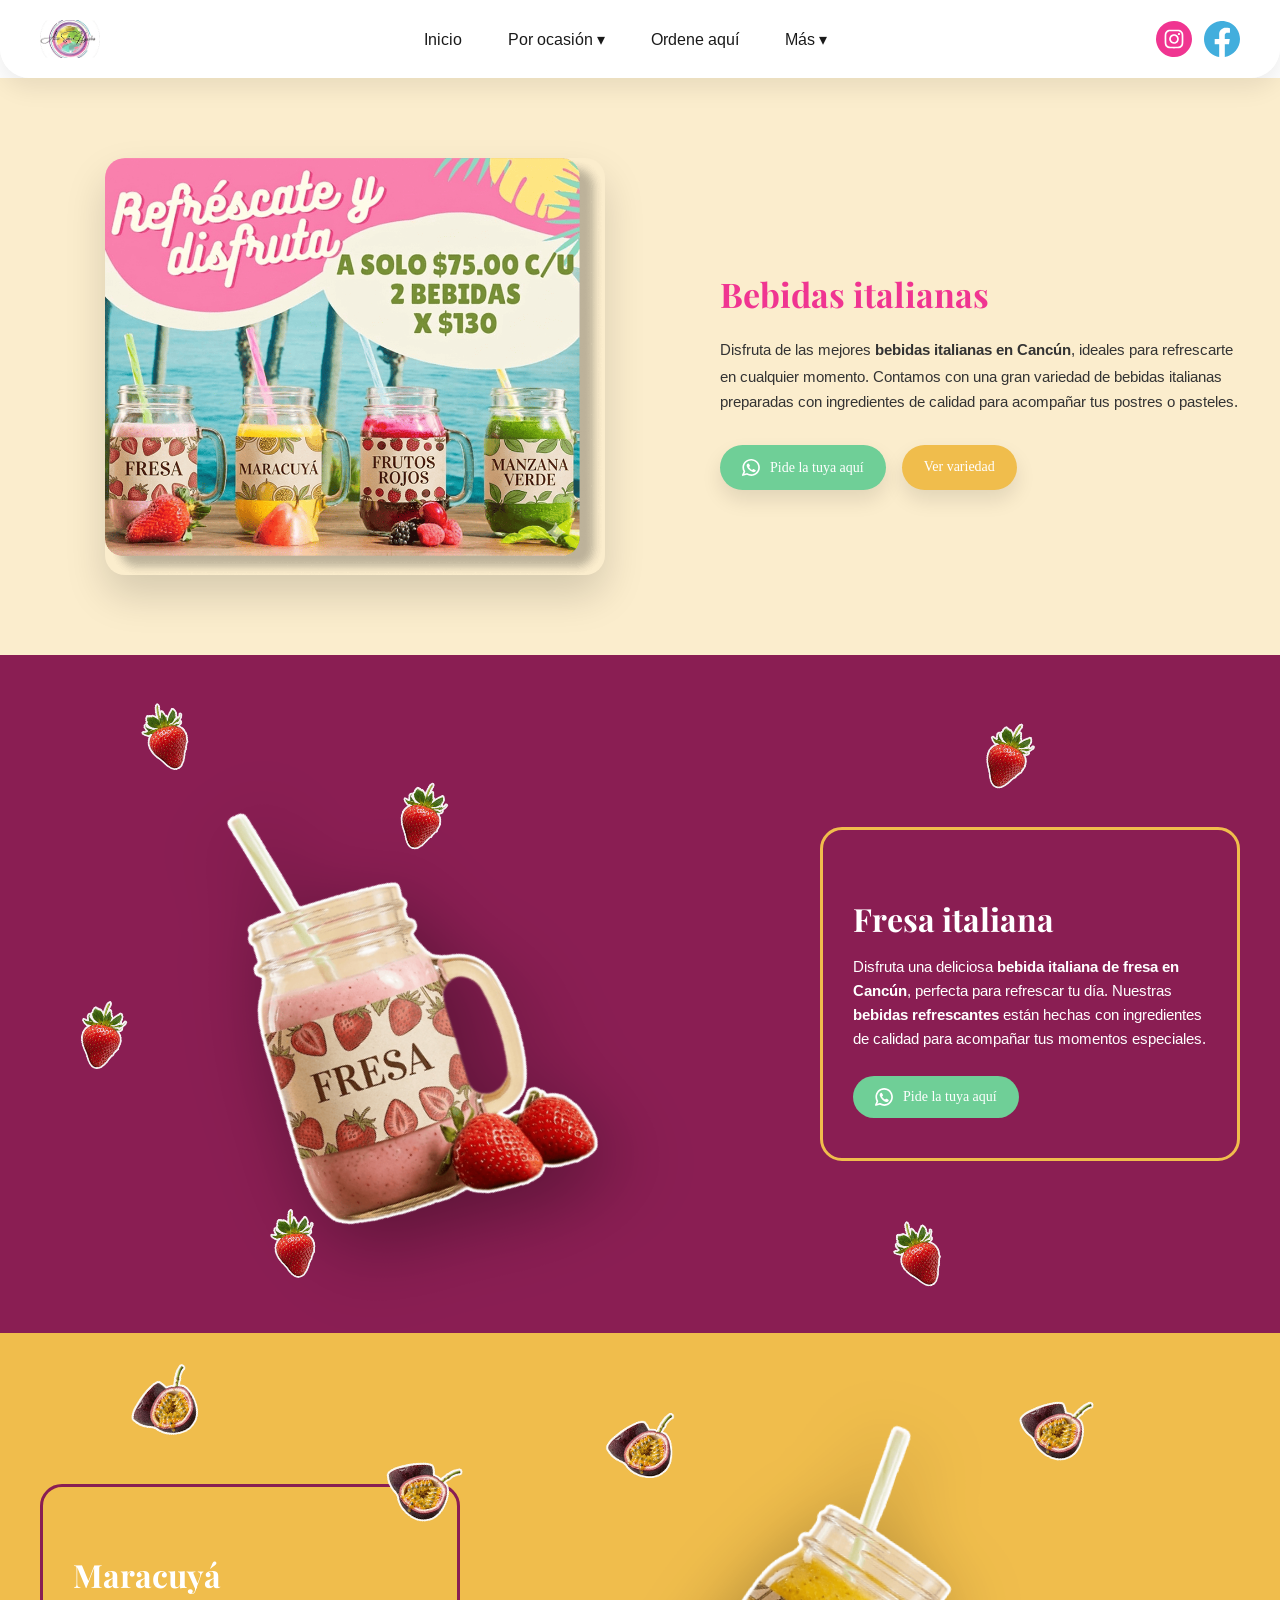
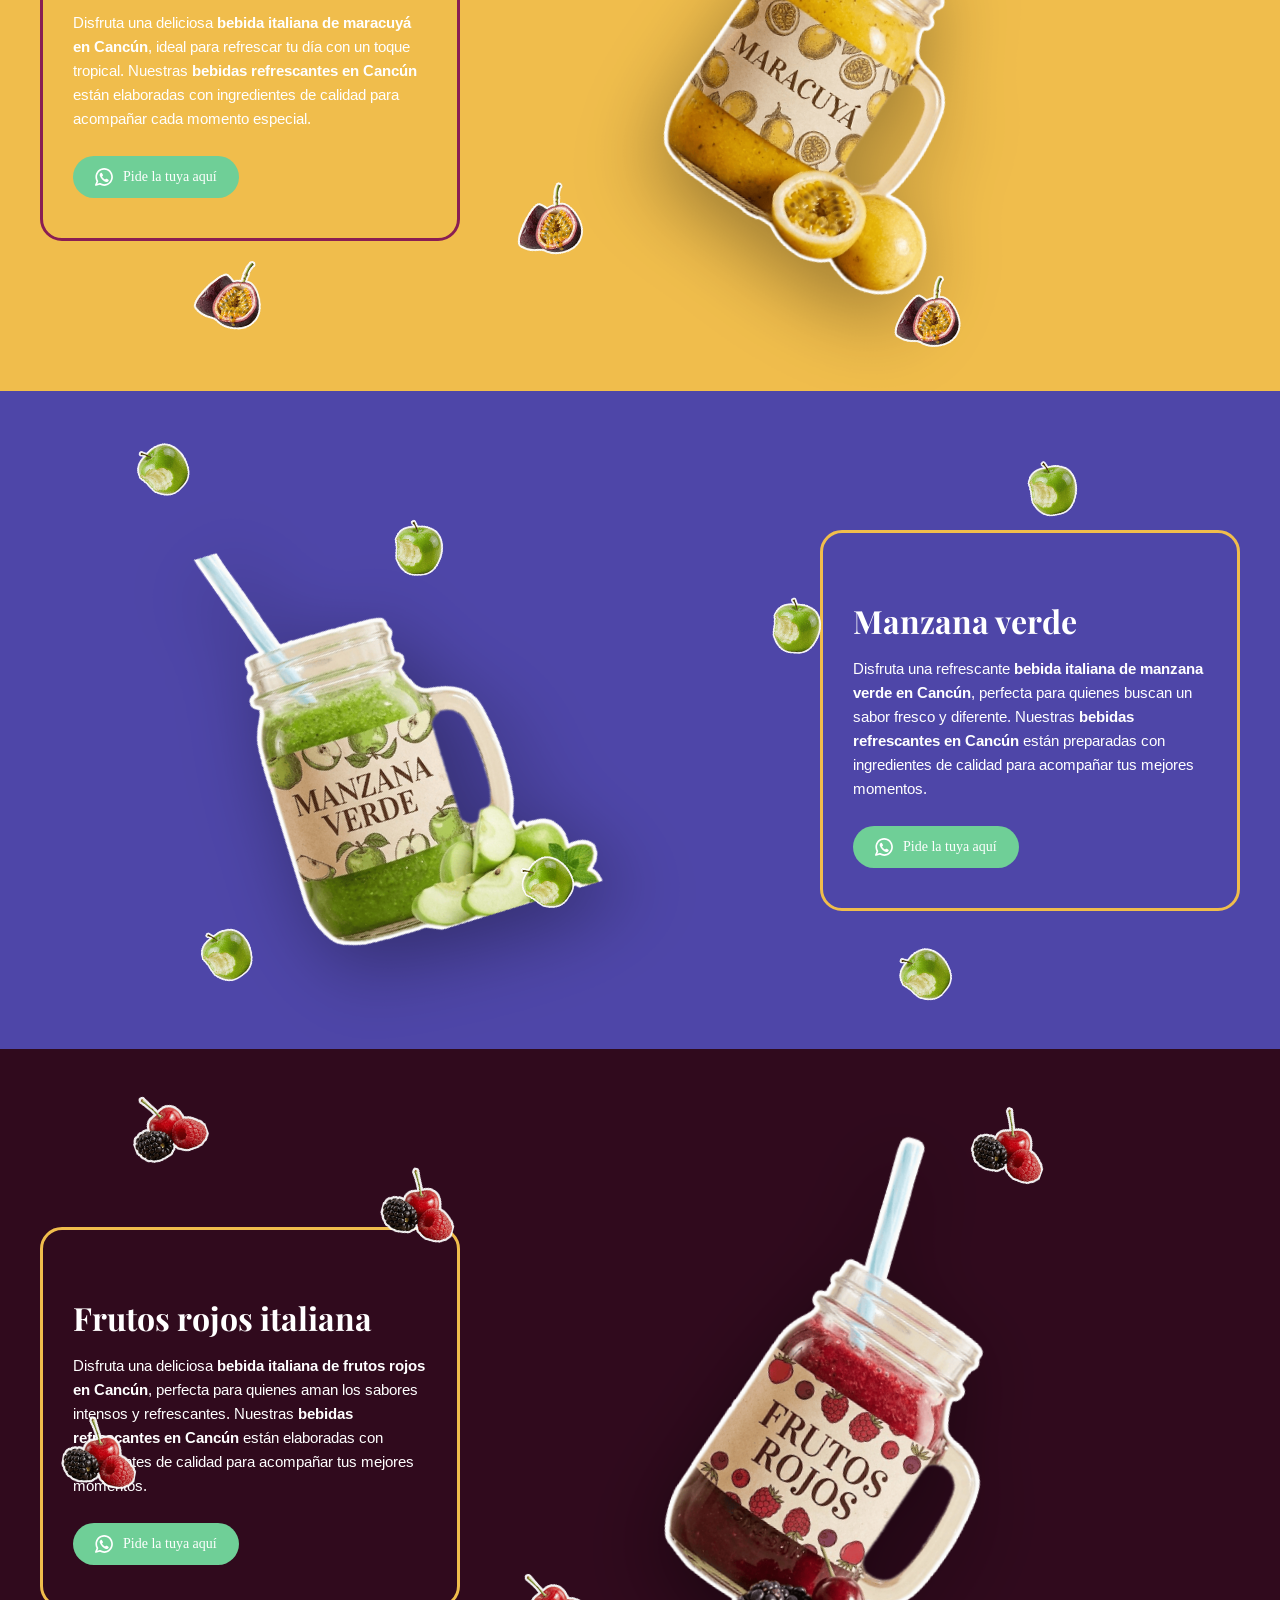
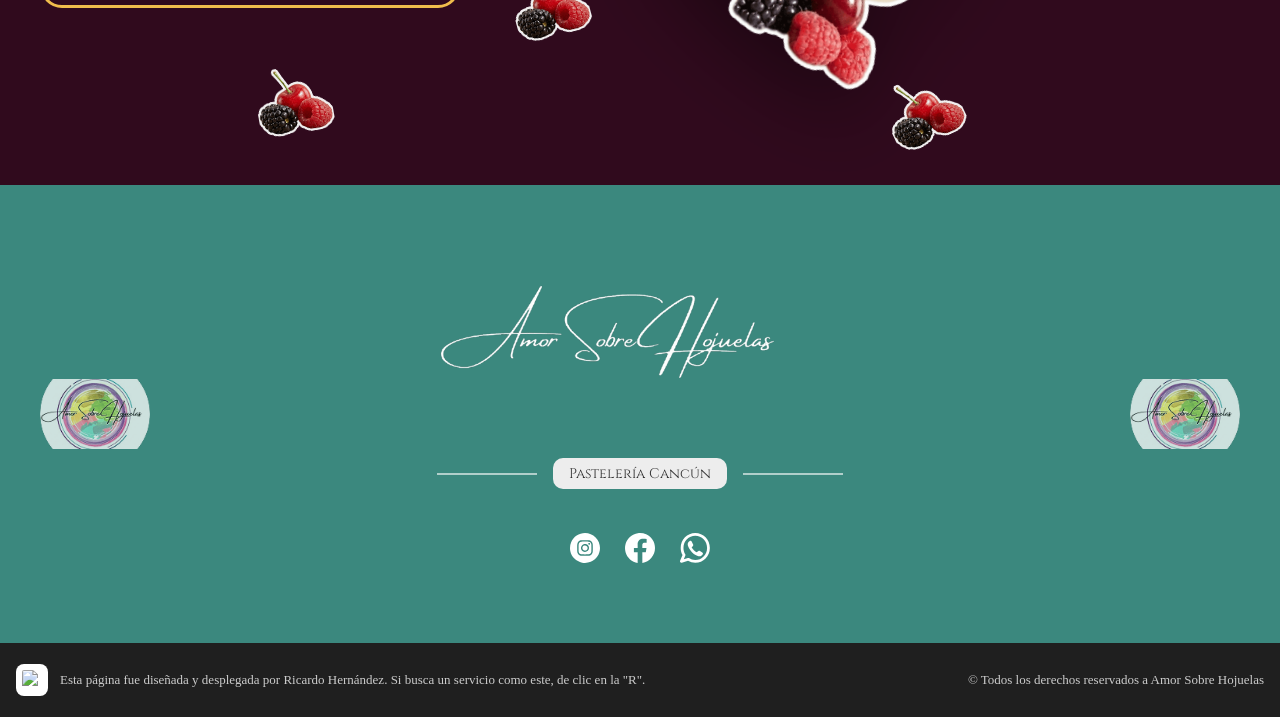
==== bebidas.html @ 0e5d17b3 "secciones de bebidas detalles" ====
<!DOCTYPE html>
<html lang="es">
<head>
  <meta charset="UTF-8">
  <meta name="viewport" content="width=device-width, initial-scale=1.0">

  <!-- Favicon -->
  <link rel="icon" href="favicon_io/favicon.ico" type="image/png">

  <!-- SEO -->
  <title>Bebidas Italianas en Cancún | Amor Sobre Hojuelas</title>
  <meta name="description" content="Bebidas italianas en Cancún, refrescantes y deliciosas. Ordena fácil por WhatsApp.">

  <!-- Fonts -->
  <link href="https://fonts.googleapis.com/css2?family=Arimo:wght@400;500;600&display=swap" rel="stylesheet">
  <link href="https://fonts.googleapis.com/css2?family=Cinzel:wght@400;600&family=Playfair+Display:ital@0;1&display=swap" rel="stylesheet">

  <!-- CSS -->
  <link rel="stylesheet" href="css/main.css">

</head>

<body>

<!-- NAVBAR (igual que index) -->
<header class="navbar">
  <div class="nav-container">

    <div class="logo">
      <img src="assets/img/logo.png" alt="">
    </div>

    <nav class="nav-links">
      <a href="/index.html">Inicio</a>

      <div class="dropdown">
        <button class="dropdown-toggle">Por ocasión ▾</button>
        <div class="dropdown-menu">
          <a href="/bodas.html">Boda</a>
          <a href="#">Cumpleaños</a>
          <a href="#">XV años</a>
        </div>
      </div>

      <a href="#">Ordene aquí</a>

      <div class="dropdown">
        <button class="dropdown-toggle">Más ▾</button>
        <div class="dropdown-menu">
          <a href="#">Postres</a>
          <a href="#">Frappes</a>
        </div>
      </div>
    </nav>

    <div class="social">
      <img src="assets/icons/instagram.svg">
      <a href="https://www.facebook.com/pastelesamorsobrehojuelas/"><img src="assets/icons/facebook.svg" alt="Facebook"></a>
    </div>

    <div class="menu-toggle">
      <img src="assets/icons/hamburguer.svg">
    </div>

  </div>
</header>



<!-- SECCION BEBIDAS ITALIANAS -->
<section class="bebidas">

  <div class="bebidas-container">

    <!-- IMAGEN -->
    <div class="bebidas-img">
      <img src="assets/img/bebidas_hero (1).png" alt="Bebidas italianas en Cancún refrescantes">
    </div>

    <!-- TEXTO -->
    <div class="bebidas-text">

      <h2>Bebidas italianas</h2>

      <p>
        Disfruta de las mejores <strong>bebidas italianas en Cancún</strong>, ideales para refrescarte en cualquier momento. 
        Contamos con una gran variedad de bebidas italianas
        preparadas con ingredientes de calidad para acompañar tus postres o pasteles.
      </p>

      <div class="bebidas-buttons">

        <a 
          href="https://wa.me/529981496808?text=Hola,%20quiero%20ordenar%20bebidas%20italianas%20en%20Cancún"
          target="_blank"
          class="btn-whatsapp-bebidas"
        >
          <img src="assets/icons/whatsapp.svg" alt="">
          Pide la tuya aquí
        </a>

        <a href="#" class="btn-bebidas">
          Ver variedad
        </a>

      </div>

    </div>

  </div>

</section>

<!--FRESA-->

<!-- SECCION FRESA ITALIANA -->
<section class="fresa">

  <div class="fresa-container">

    <!-- IMAGEN -->
    <div class="fresa-img">
      <img src="assets/img/bebida_fresa (1).png" alt="Bebida italiana de fresa en Cancún">
    </div>

    <!-- TEXTO -->
    <div class="fresa-card">

      <h2>Fresa italiana</h2>

      <p>
        Disfruta una deliciosa <strong>bebida italiana de fresa en Cancún</strong>, 
        perfecta para refrescar tu día. Nuestras <span class="highlight">bebidas refrescantes</span> 
        están hechas con ingredientes de calidad para acompañar tus momentos especiales.
      </p>

      <a 
        href="https://wa.me/529981496808?text=Hola,%20quiero%20una%20bebida%20italiana%20de%20fresa"
        target="_blank"
        class="btn-fresa"
      >
        <img src="assets/icons/whatsapp.svg" alt="">
        Pide la tuya aquí
      </a>

    </div>

  </div>

  <!-- FRESAS DECORATIVAS -->
  <img src="assets/img/fresa.png" class="fresa-deco f1">
  <img src="assets/img/fresa.png" class="fresa-deco f2">
  <img src="assets/img/fresa.png" class="fresa-deco f3">
  <img src="assets/img/fresa.png" class="fresa-deco f4">
  <img src="assets/img/fresa.png" class="fresa-deco f5">
  <img src="assets/img/fresa.png" class="fresa-deco f6">

</section>

<!-- MARACUYA -->

<!-- SECCION MARACUYÁ -->
<section class="maracuya">

  <div class="maracuya-container">

    <!-- TEXTO -->
    <div class="maracuya-card">

      <h2>Maracuyá</h2>

      <p>
        Disfruta una deliciosa <strong>bebida italiana de maracuyá en Cancún</strong>, 
        ideal para refrescar tu día con un toque tropical. Nuestras 
        <span class="highlight">bebidas refrescantes en Cancún</span> 
        están elaboradas con ingredientes de calidad para acompañar cada momento especial.
      </p>

      <a 
        href="https://wa.me/529981496808?text=Hola,%20quiero%20una%20bebida%20italiana%20de%20maracuyá"
        target="_blank"
        class="btn-maracuya"
      >
        <img src="assets/icons/whatsapp.svg" alt="">
        Pide la tuya aquí
      </a>

    </div>

    <!-- IMAGEN -->
    <div class="maracuya-img">
      <img src="assets/img/bebida_maracuya (1).png" alt="Bebida italiana de maracuyá en Cancún">
    </div>

  </div>

  <!-- DECORACIONES -->
  <img src="assets/img/maracuya.png" class="maracuya-deco m1">
  <img src="assets/img/maracuya.png" class="maracuya-deco m2">
  <img src="assets/img/maracuya.png" class="maracuya-deco m3">
  <img src="assets/img/maracuya.png" class="maracuya-deco m4">
  <img src="assets/img/maracuya.png" class="maracuya-deco m5">
  <img src="assets/img/maracuya.png" class="maracuya-deco m6">
  <img src="assets/img/maracuya.png" class="maracuya-deco m7">

</section>

<!--MANZANA VERDE-->

<!-- SECCION MANZANA VERDE -->
<section class="manzana">

  <div class="manzana-container">

    <!-- IMAGEN -->
    <div class="manzana-img">
      <img src="assets/img/bebida_manzana (1).png" alt="Bebida italiana de manzana verde en Cancún">
    </div>

    <!-- TEXTO -->
    <div class="manzana-card">

      <h2>Manzana verde</h2>

      <p>
        Disfruta una refrescante <strong>bebida italiana de manzana verde en Cancún</strong>, 
        perfecta para quienes buscan un sabor fresco y diferente. Nuestras 
        <span class="highlight">bebidas refrescantes en Cancún</span> 
        están preparadas con ingredientes de calidad para acompañar tus mejores momentos.
      </p>

      <a 
        href="https://wa.me/529981496808?text=Hola,%20quiero%20una%20bebida%20italiana%20de%20manzana%20verde"
        target="_blank"
        class="btn-manzana"
      >
        <img src="assets/icons/whatsapp.svg" alt="">
        Pide la tuya aquí
      </a>

    </div>

  </div>

  <!-- DECORACIONES -->
  <img src="assets/img/manzana.png" class="manzana-deco a1">
  <img src="assets/img/manzana.png" class="manzana-deco a2">
  <img src="assets/img/manzana.png" class="manzana-deco a3">
  <img src="assets/img/manzana.png" class="manzana-deco a4">
  <img src="assets/img/manzana.png" class="manzana-deco a5">
  <img src="assets/img/manzana.png" class="manzana-deco a6">
  <img src="assets/img/manzana.png" class="manzana-deco a7">

</section>

<!--FRUTOS ROJOS-->

<!-- SECCION FRUTOS ROJOS -->

<section class="frutos">

  <div class="frutos-container">

    <!-- TEXTO -->
    <div class="frutos-card">

      <h2>Frutos rojos italiana</h2>

      <p>
        Disfruta una deliciosa <strong>bebida italiana de frutos rojos en Cancún</strong>, 
        perfecta para quienes aman los sabores intensos y refrescantes. Nuestras 
        <span class="highlight">bebidas refrescantes en Cancún</span> 
        están elaboradas con ingredientes de calidad para acompañar tus mejores momentos.
      </p>

      <!-- BOTON WHATSAPP -->
      <a 
        href="https://wa.me/529981234567?text=Hola,%20me%20interesa%20una%20bebida%20italiana%20de%20frutos%20rojos"
        target="_blank"
        class="btn-frutos"
      >
        <img src="assets/icons/whatsapp.svg" alt="WhatsApp">
        Pide la tuya aquí
      </a>

    </div>

    <!-- IMAGEN -->
    <div class="frutos-img">
      <img src="assets/img/bebida_frutosrojos (1).png" alt="Bebida italiana de frutos rojos en Cancún">
    </div>

  </div>

  <!-- DECORACION -->
  <img src="assets/img/frutos_deco.png" class="frutos-deco f1">
  <img src="assets/img/frutos_deco.png" class="frutos-deco f2">
  <img src="assets/img/frutos_deco.png" class="frutos-deco f3">
  <img src="assets/img/frutos_deco.png" class="frutos-deco f4">
  <img src="assets/img/frutos_deco.png" class="frutos-deco f5">
  <img src="assets/img/frutos_deco.png" class="frutos-deco f6">
  <img src="assets/img/frutos_deco.png" class="frutos-deco f7">

</section>

<footer class="footer">

  <div class="footer-container">

    <!-- LOGO IZQUIERDA -->
    <img src="assets/img/logo.png" class="footer-logo left" alt="logo">

    <!-- CENTRO -->
    <div class="footer-center">

      <!-- LOGO TEXTO -->
      <img src="assets/img/logofooter (1).png" class="footer-brand" alt="Amor Sobre Hojuelas">

      <!-- DIVIDER -->
      <div class="footer-divider">
        <span></span>
        <p>Pastelería Cancún</p>
        <span></span>
      </div>

      <!-- REDES -->
      <div class="footer-social">

        <a href="#">
          <img src="assets/icons/instagram_footer.svg" alt="Instagram">
        </a>

         <a href="https://www.facebook.com/pastelesamorsobrehojuelas/">
          <img src="assets/icons/facebook_footer.svg" alt="Facebook">
        </a>

        <a href="#">
          <img src="assets/icons/whatsapp.svg" alt="WhatsApp">
        </a>

      </div>

    </div>

    <!-- LOGO DERECHA -->
    <img src="assets/img/logo.png" class="footer-logo right" alt="logo">

  </div>

  <!-- BOTTOM -->
  <div class="footer-bottom">

    <a href="https://ricardo-c-v.netlify.app/" class="footer-copy-left">

      <!-- SVG R -->
      <img src="assets/icons/r.svg" class="footer-r" alt="R">

      <p>
        Esta página fue diseñada y desplegada por Ricardo Hernández.
        Si busca un servicio como este, de clic en la "R".
      </p>

    </a>

    <p class="footer-copy-right">
      © Todos los derechos reservados a Amor Sobre Hojuelas
    </p>

  </div>

</footer>
---- css/main.css ----
@import url("navbar.css");
@import url("hero.css");
@import url("global.css");
@import url("momentos.css");
@import url("ocasiones.css");
@import url("frappes.css");
@import url("formulario.css");
@import url("footer.css");
@import url("bodas.css");
@import url("bodasinfo.css");
@import url("bodas_galeria.css");
@import url("bebidas.css");
@import url("fresa.css");
@import url("maracuya.css");
@import url("manzana.css");
@import url("frutos_rojos.css");
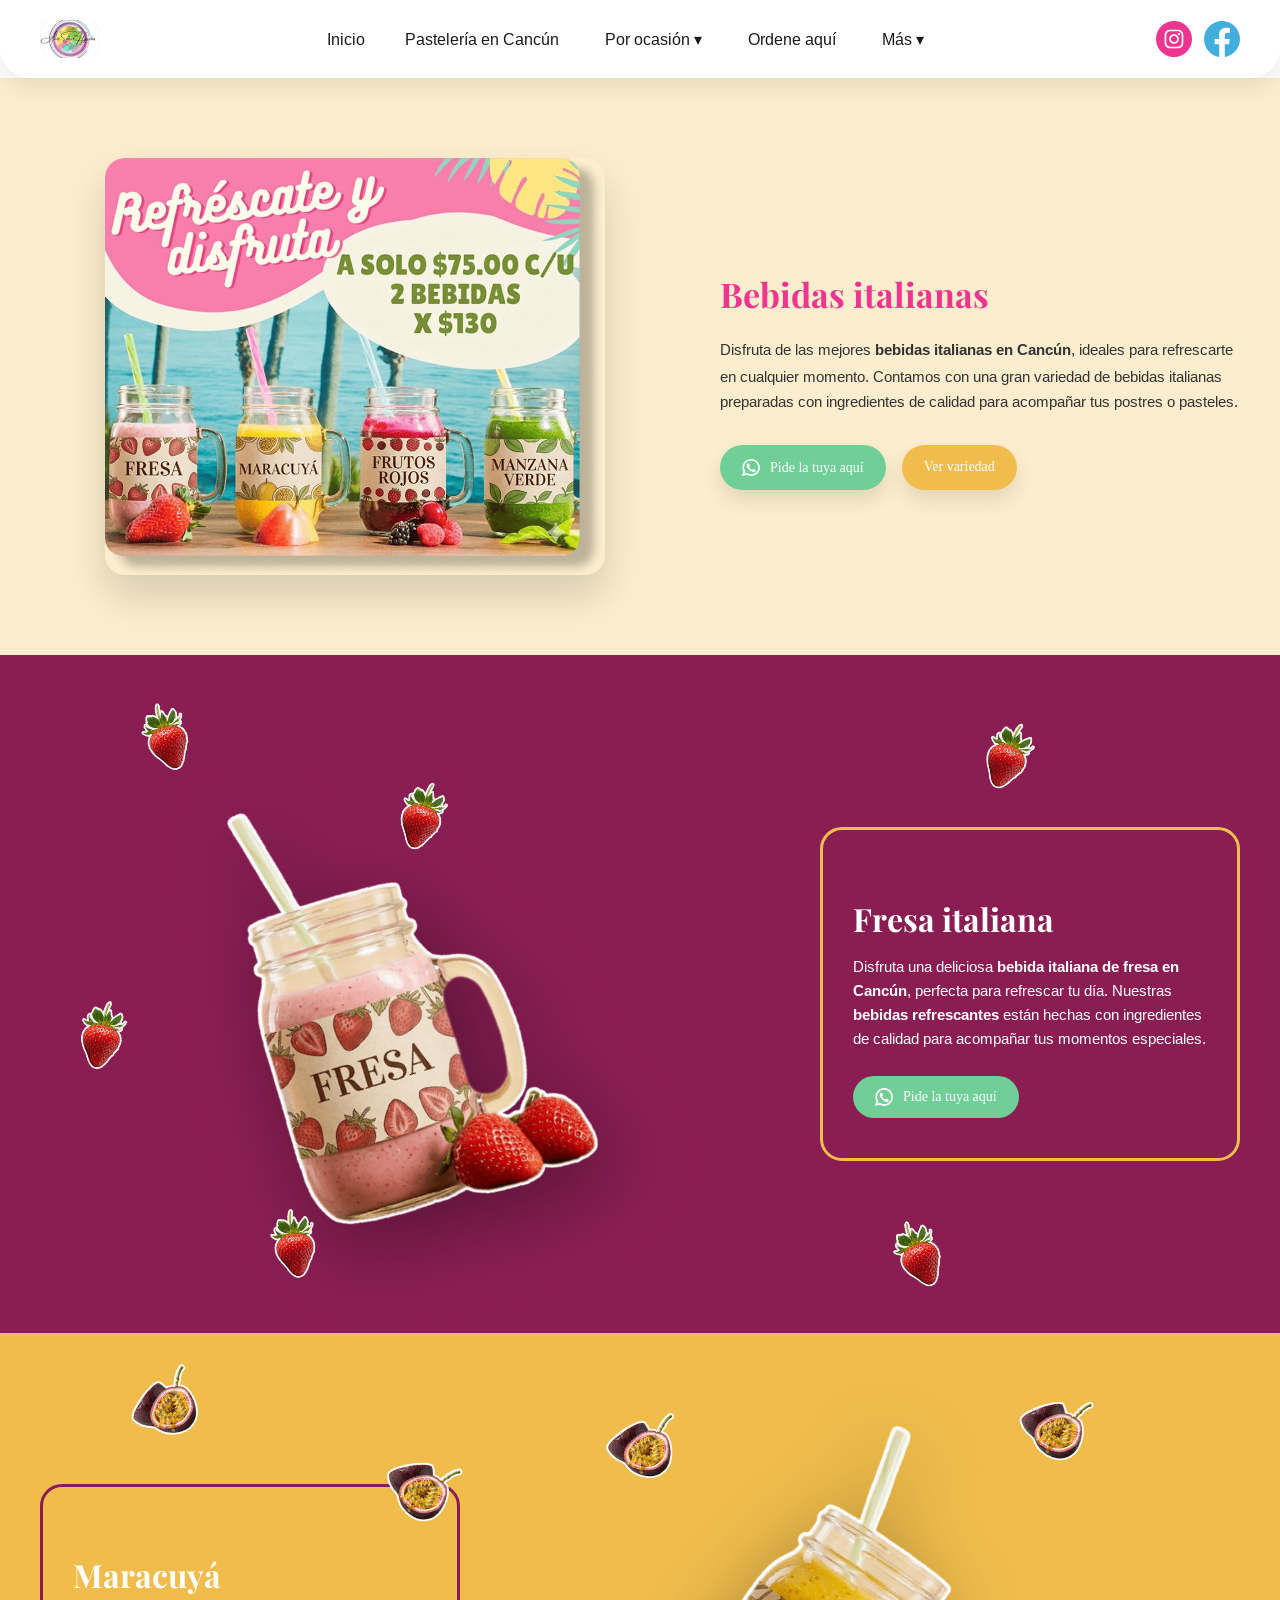
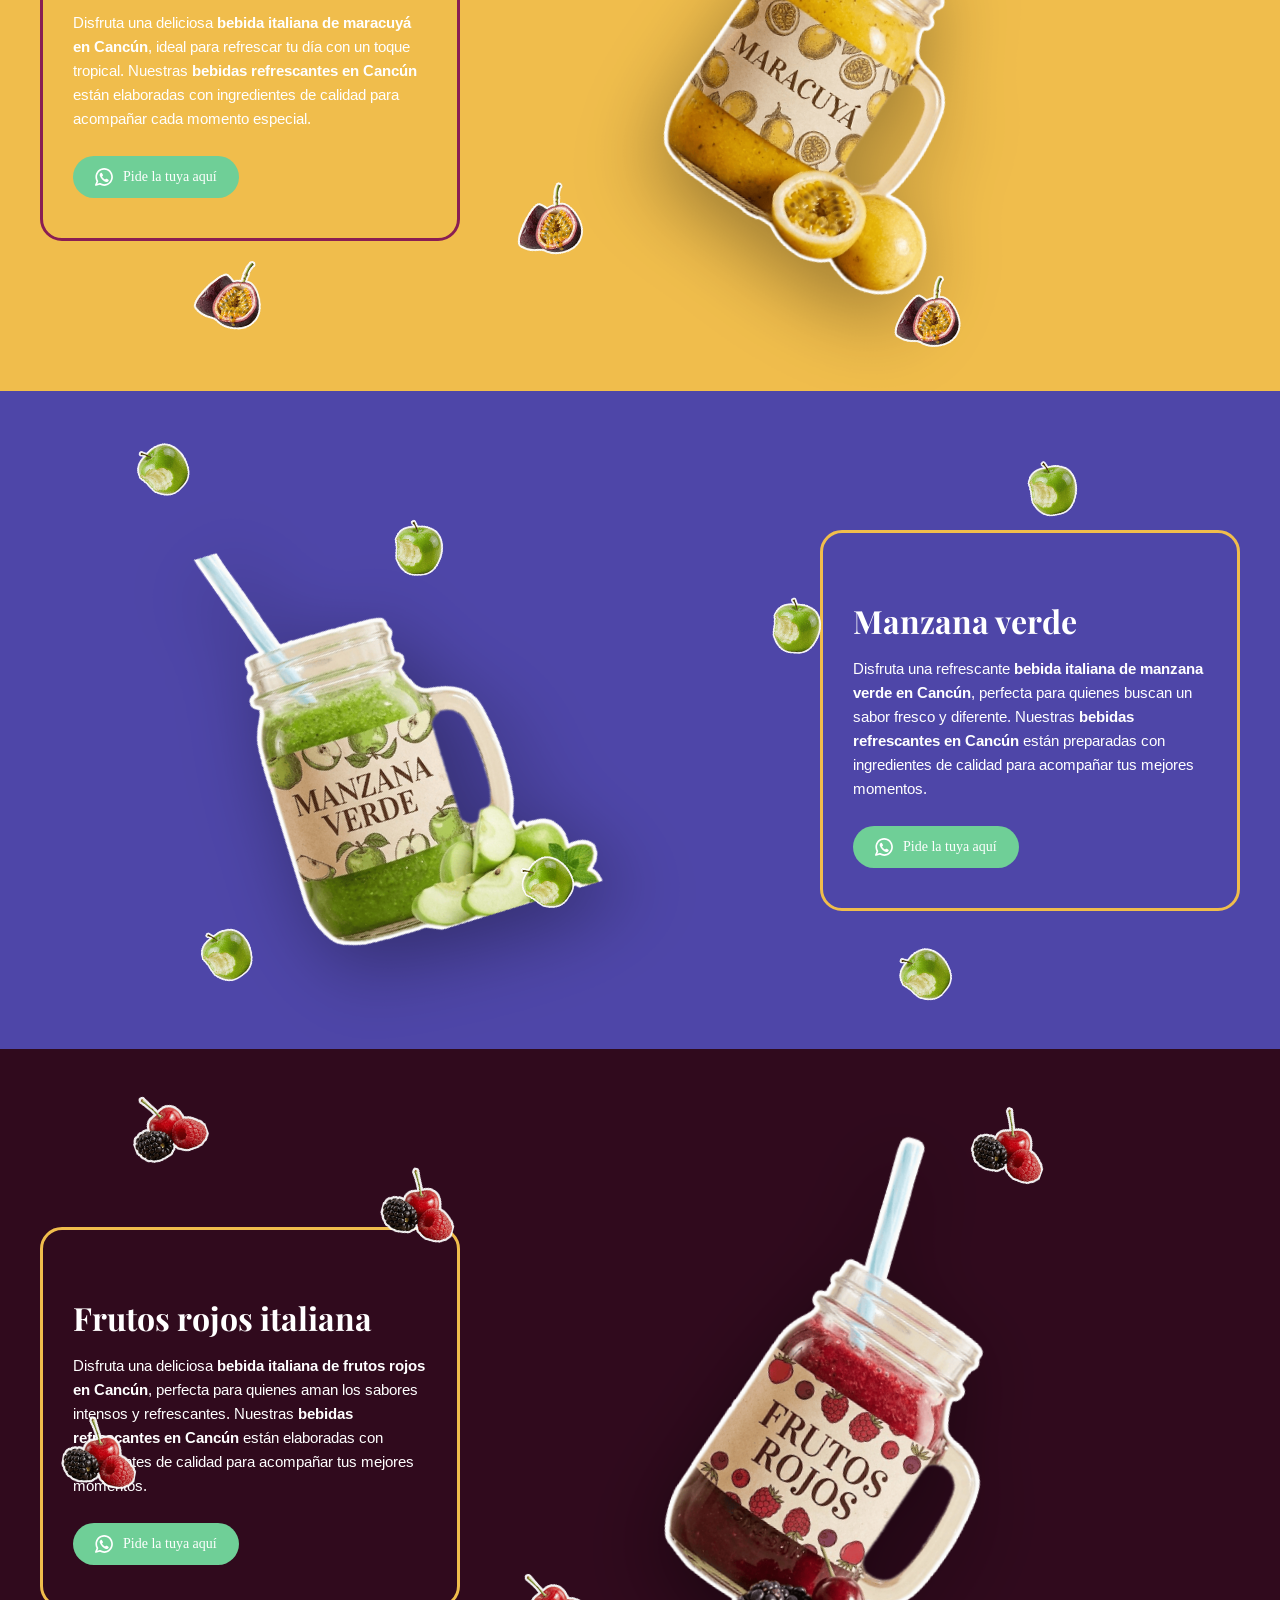
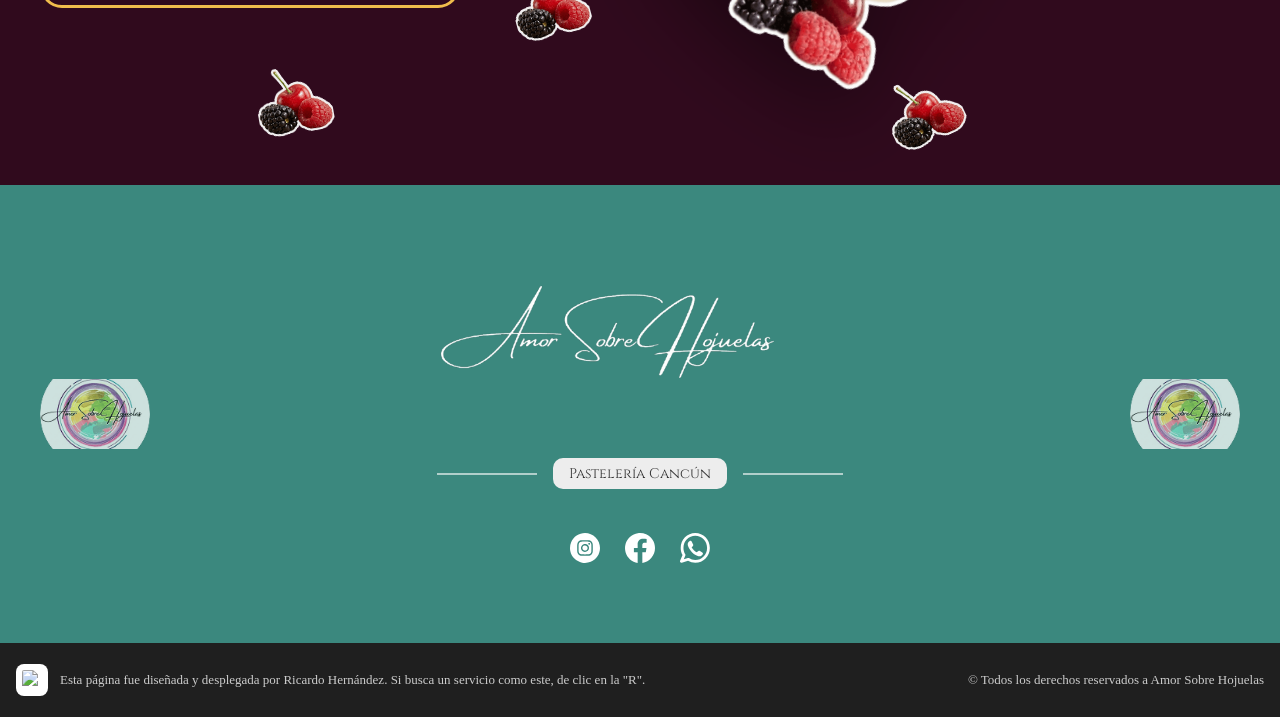
==== commit a203a6f5: "mejoras SEO" ====
--- a/bebidas.html
+++ b/bebidas.html
@@ -22,48 +22,71 @@
 
 <body>
 
-<!-- NAVBAR (igual que index) -->
+<!-- NAVBAR (FINAL FINAL) -->
+
 <header class="navbar">
+
   <div class="nav-container">
 
+    <!-- Logo -->
     <div class="logo">
-      <img src="assets/img/logo.png" alt="">
-    </div>
-
+      <a href="index.html">
+        <img src="assets/img/logo.png" alt="Pastelería Amor Sobre Hojuelas">
+      </a>
+    </div>
+
+    <!-- Links -->
     <nav class="nav-links">
-      <a href="/index.html">Inicio</a>
-
+
+      <a href="index.html">Inicio</a>
+
+      <!-- 🔥 NUEVO LINK SEO -->
+      <a href="/pasteleria-cancun.html" class="seo-link">
+        Pastelería en Cancún
+      </a>
+
+      <!-- Dropdown 1 -->
       <div class="dropdown">
         <button class="dropdown-toggle">Por ocasión ▾</button>
+
         <div class="dropdown-menu">
           <a href="/bodas.html">Boda</a>
-          <a href="#">Cumpleaños</a>
-          <a href="#">XV años</a>
+          <a href="/cumpleaños.html">Cumpleaños</a>
+          <a href="/xv.html">XV años</a>
         </div>
       </div>
 
-      <a href="#">Ordene aquí</a>
-
+      <a href="index.html#contacto">Ordene aquí</a>
+
+      <!-- Dropdown 2 -->
       <div class="dropdown">
         <button class="dropdown-toggle">Más ▾</button>
+
         <div class="dropdown-menu">
-          <a href="#">Postres</a>
-          <a href="#">Frappes</a>
+          <a href="/postres.html">Postres</a>
+          <a href="/bebidas.html">Bebidas italianas</a>
         </div>
       </div>
+
     </nav>
 
+    <!-- Redes -->
     <div class="social">
-      <img src="assets/icons/instagram.svg">
-      <a href="https://www.facebook.com/pastelesamorsobrehojuelas/"><img src="assets/icons/facebook.svg" alt="Facebook"></a>
-    </div>
-
+      <img src="assets/icons/instagram.svg" alt="Instagram">
+      <a href="https://www.facebook.com/pastelesamorsobrehojuelas/">
+        <img src="assets/icons/facebook.svg" alt="Facebook">
+      </a>
+    </div>
+
+    <!-- Botón hamburguesa -->
     <div class="menu-toggle">
-      <img src="assets/icons/hamburguer.svg">
-    </div>
-
-  </div>
+      <img src="assets/icons/hamburguer.svg" alt="Menú">
+    </div>
+
+  </div>
+
 </header>
+
 
 
 
@@ -91,7 +114,7 @@
       <div class="bebidas-buttons">
 
         <a 
-          href="https://wa.me/529981496808?text=Hola,%20quiero%20ordenar%20bebidas%20italianas%20en%20Cancún"
+          href="https://wa.me/529988446518?text=Hola,%20quiero%20ordenar%20bebidas%20italianas%20en%20Cancún"
           target="_blank"
           class="btn-whatsapp-bebidas"
         >
@@ -99,7 +122,7 @@
           Pide la tuya aquí
         </a>
 
-        <a href="#" class="btn-bebidas">
+        <a href="#frutos" class="btn-bebidas">
           Ver variedad
         </a>
 
@@ -135,7 +158,7 @@
       </p>
 
       <a 
-        href="https://wa.me/529981496808?text=Hola,%20quiero%20una%20bebida%20italiana%20de%20fresa"
+        href="https://wa.me/529988446518?text=Hola,%20quiero%20una%20bebida%20italiana%20de%20fresa"
         target="_blank"
         class="btn-fresa"
       >
@@ -177,7 +200,7 @@
       </p>
 
       <a 
-        href="https://wa.me/529981496808?text=Hola,%20quiero%20una%20bebida%20italiana%20de%20maracuyá"
+        href="https://wa.me/529988446518?text=Hola,%20quiero%20una%20bebida%20italiana%20de%20maracuyá"
         target="_blank"
         class="btn-maracuya"
       >
@@ -230,7 +253,7 @@
       </p>
 
       <a 
-        href="https://wa.me/529981496808?text=Hola,%20quiero%20una%20bebida%20italiana%20de%20manzana%20verde"
+        href="https://wa.me/529988446518?text=Hola,%20quiero%20una%20bebida%20italiana%20de%20manzana%20verde"
         target="_blank"
         class="btn-manzana"
       >
@@ -257,7 +280,7 @@
 
 <!-- SECCION FRUTOS ROJOS -->
 
-<section class="frutos">
+<section class="frutos" id="frutos">
 
   <div class="frutos-container">
 
@@ -275,7 +298,7 @@
 
       <!-- BOTON WHATSAPP -->
       <a 
-        href="https://wa.me/529981234567?text=Hola,%20me%20interesa%20una%20bebida%20italiana%20de%20frutos%20rojos"
+        href="https://wa.me/529988446518?text=Hola,%20me%20interesa%20una%20bebida%20italiana%20de%20frutos%20rojos"
         target="_blank"
         class="btn-frutos"
       >
@@ -370,3 +393,7 @@
 
 </footer>
 
+<!-- JS -->
+<script src="js/main.js"></script>
+
+
--- a/css/main.css
+++ b/css/main.css
@@ -13,4 +13,5 @@
 @import url("fresa.css");
 @import url("maracuya.css");
 @import url("manzana.css");
-@import url("frutos_rojos.css");+@import url("frutos_rojos.css");
+@import url("postres.css");
